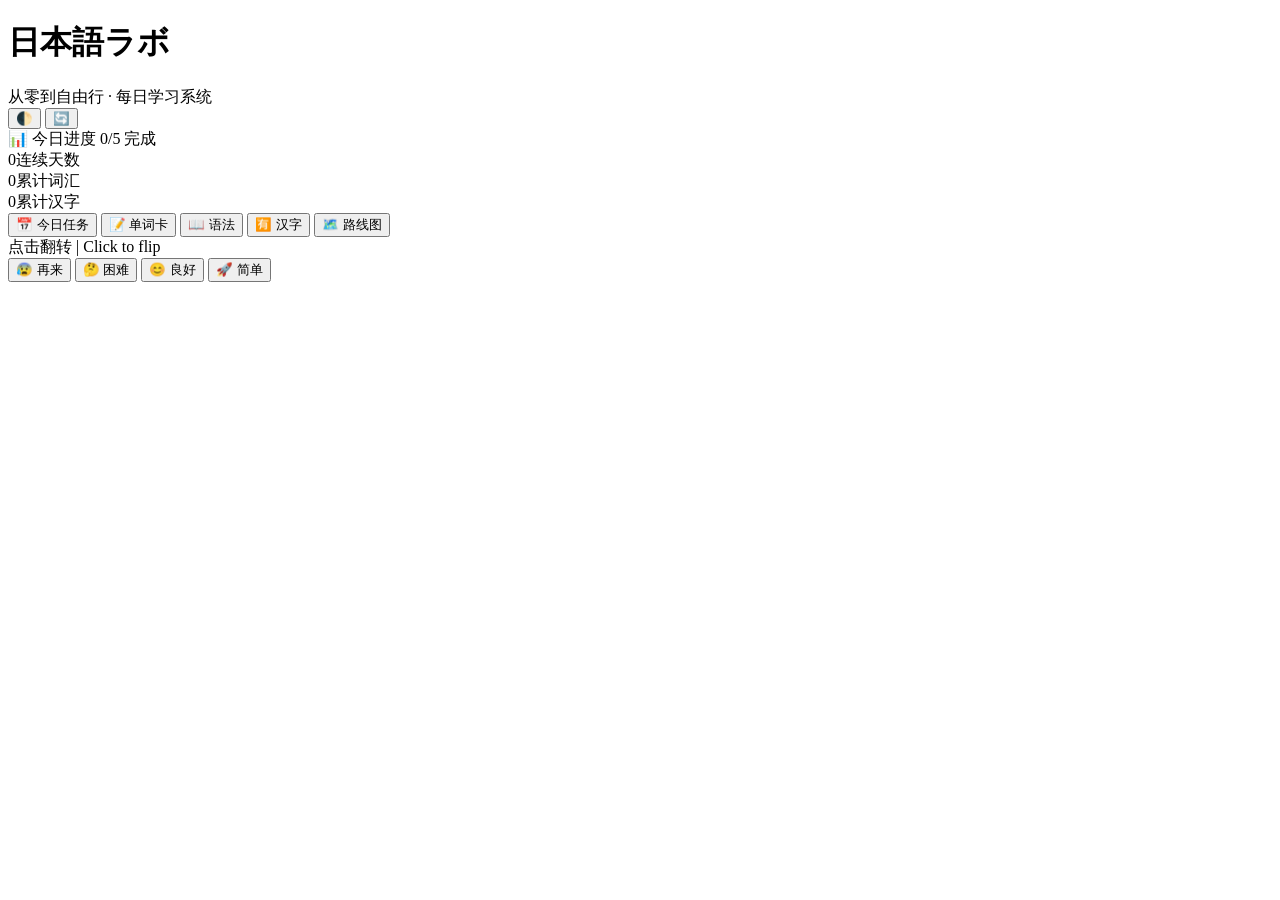
==== index.html @ 752999c8 "Add/update index.html" ====
<!DOCTYPE html>
<html lang="zh-CN">
<head>
<meta charset="UTF-8">
<meta name="viewport" content="width=device-width, initial-scale=1.0, user-scalable=yes">
<title>日本語ラボ - 日语学习平台</title>
<link rel="stylesheet" href="style.css">
<link rel="icon" href="data:image/svg+xml,<svg xmlns='http://www.w3.org/2000/svg' viewBox='0 0 100 100'><text y='.9em' font-size='90'>🇯🇵</text></svg>">
</head>
<body>
<div id="app">

<!-- HEADER -->
<header>
  <div class="header-inner">
    <h1>日本語ラボ</h1>
    <span class="subtitle">从零到自由行 · 每日学习系统</span>
  </div>
  <div class="header-actions">
    <button id="themeToggle" title="切换主题">🌓</button>
    <button id="resetBtn" title="重置进度">🔄</button>
  </div>
</header>

<!-- PROGRESS BAR -->
<section class="progress-section">
  <div class="progress-header">
    <span>📊 今日进度</span>
    <span id="progressText">0/5 完成</span>
  </div>
  <div class="progress-bar"><div class="progress-fill" id="progressFill"></div></div>
  <div class="stats-row">
    <div class="stat"><span class="stat-num" id="statStreak">0</span><span class="stat-label">连续天数</span></div>
    <div class="stat"><span class="stat-num" id="statWords">0</span><span class="stat-label">累计词汇</span></div>
    <div class="stat"><span class="stat-num" id="statKanji">0</span><span class="stat-label">累计汉字</span></div>
  </div>
</section>

<!-- TAB NAV -->
<nav class="tabs" id="tabNav">
  <button class="tab active" data-tab="today">📅 今日任务</button>
  <button class="tab" data-tab="vocab">📝 单词卡</button>
  <button class="tab" data-tab="grammar">📖 语法</button>
  <button class="tab" data-tab="kanji">🈶 汉字</button>
  <button class="tab" data-tab="roadmap">🗺️ 路线图</button>
</nav>

<!-- TAB CONTENT -->
<main id="tabContent"></main>

<!-- FLASHCARD MODAL -->
<div class="modal" id="flashcardModal">
  <div class="modal-backdrop"></div>
  <div class="modal-card" id="flashcard">
    <div class="card-front" id="cardFront"></div>
    <div class="card-back" id="cardBack"></div>
    <div class="card-hint" id="cardHint">点击翻转 | Click to flip</div>
  </div>
  <div class="card-actions">
    <button class="btn-again" data-grade="1">😰 再来</button>
    <button class="btn-hard" data-grade="2">🤔 困难</button>
    <button class="btn-good" data-grade="3">😊 良好</button>
    <button class="btn-easy" data-grade="4">🚀 简单</button>
  </div>
  <div class="card-progress" id="cardProgress"></div>
</div>

<!-- TOAST -->
<div class="toast" id="toast"></div>

</div>

<script src="data.js"></script>
<script src="app.js"></script>
</body>
</html>
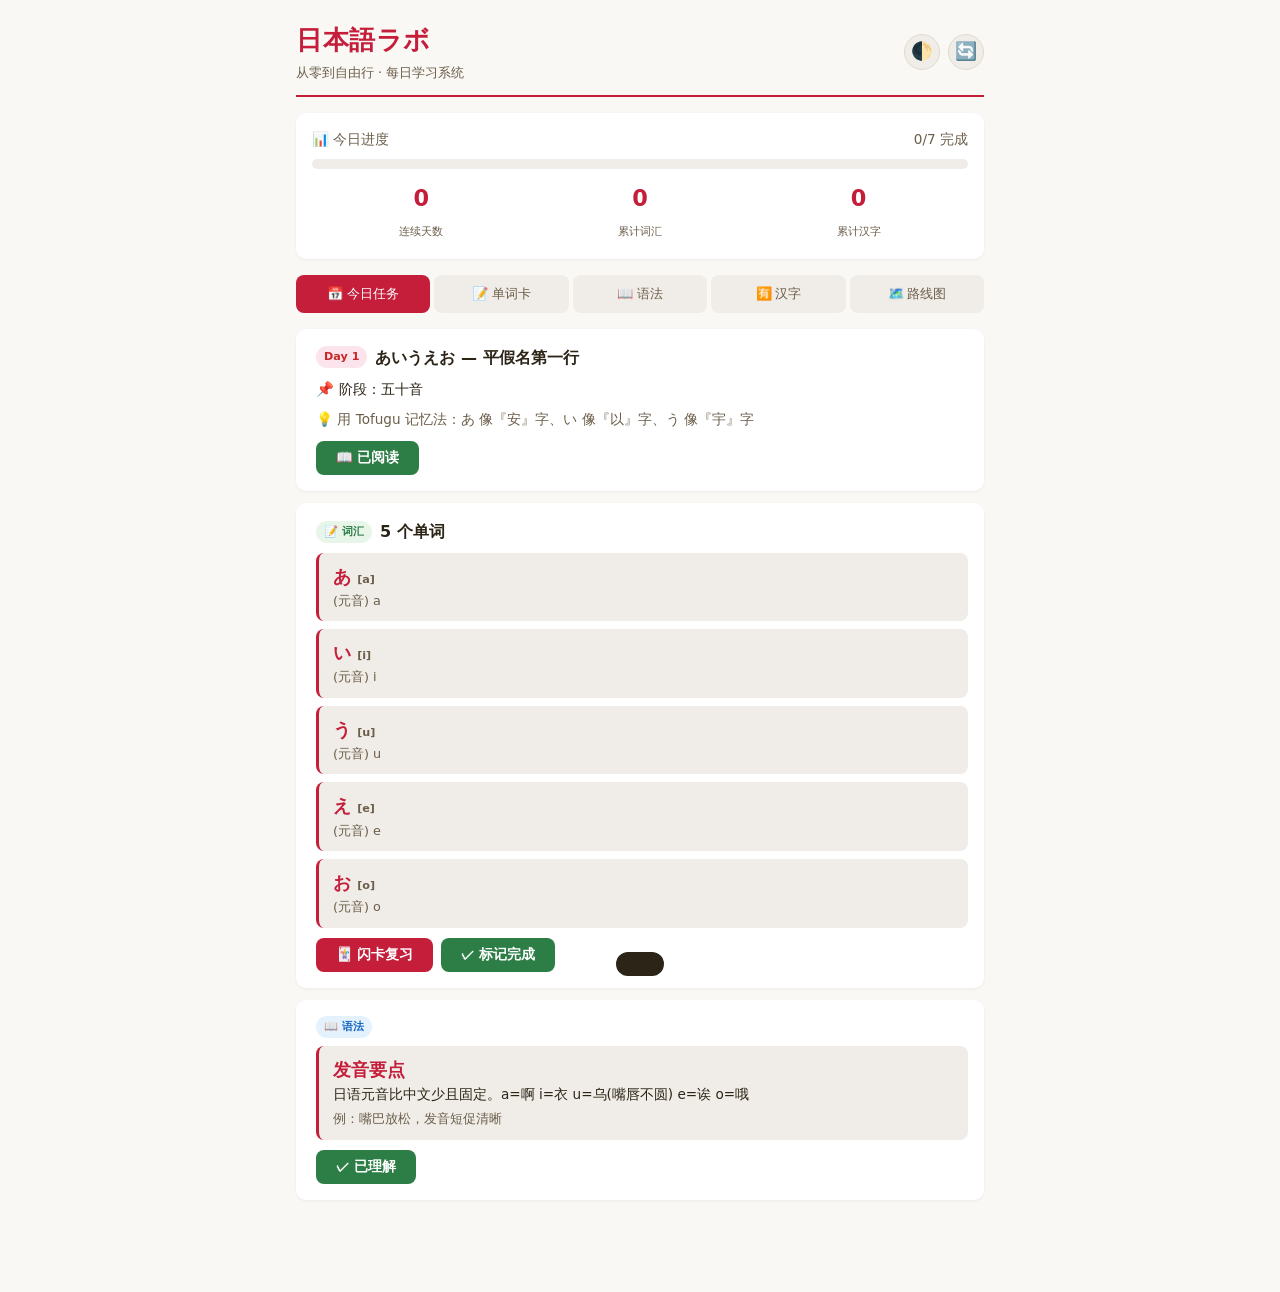
==== commit e3deaac9: "v1.1 fix: flashcard SRS rating + 3D flip + keyboard shortcuts" ====
--- a/index.html
+++ b/index.html
@@ -52,11 +52,13 @@
 <div class="modal" id="flashcardModal">
   <div class="modal-backdrop"></div>
   <div class="modal-card" id="flashcard">
-    <div class="card-front" id="cardFront"></div>
-    <div class="card-back" id="cardBack"></div>
-    <div class="card-hint" id="cardHint">点击翻转 | Click to flip</div>
+    <div class="card-inner">
+      <div class="card-front" id="cardFront"></div>
+      <div class="card-back" id="cardBack"></div>
+    </div>
   </div>
-  <div class="card-actions">
+  <div class="card-hint" id="cardHint">🖱 点击翻卡 | 按键 1-4 评分 | Esc 关闭</div>
+  <div class="card-actions" id="cardActions">
     <button class="btn-again" data-grade="1">😰 再来</button>
     <button class="btn-hard" data-grade="2">🤔 困难</button>
     <button class="btn-good" data-grade="3">😊 良好</button>
--- a/style.css
+++ b/style.css
@@ -0,0 +1,173 @@
+/* === RESET & BASE === */
+*,*::before,*::after{box-sizing:border-box;margin:0;padding:0}
+:root{
+  --bg:#faf8f5;--bg2:#f0ede8;--card:#fff;--text:#2c2416;--text2:#6b5e4a;
+  --accent:#c41e3a;--accent2:#b81830;--green:#2d7d46;--border:#e0d8cc;
+  --shadow:0 1px 3px rgba(0,0,0,.06);--radius:10px;--font:system-ui,-apple-system,sans-serif;
+}
+.dark{
+  --bg:#1a1814;--bg2:#25221c;--card:#2d2a22;--text:#e8e0d0;--text2:#a09888;
+  --accent:#ff4d5a;--accent2:#e04450;--green:#4caf6e;--border:#3d382e;
+  --shadow:0 1px 3px rgba(0,0,0,.3);
+}
+body{font-family:var(--font);background:var(--bg);color:var(--text);line-height:1.6;min-height:100vh}
+#app{max-width:720px;margin:0 auto;padding:0 16px 80px}
+
+/* === HEADER === */
+header{
+  display:flex;justify-content:space-between;align-items:center;
+  padding:20px 0 12px;border-bottom:2px solid var(--accent);margin-bottom:16px
+}
+.header-inner h1{font-size:1.6rem;letter-spacing:.02em;color:var(--accent)}
+.subtitle{font-size:.8rem;color:var(--text2);display:block;margin-top:2px}
+.header-actions{display:flex;gap:8px}
+.header-actions button{
+  background:var(--bg2);border:1px solid var(--border);color:var(--text);
+  width:36px;height:36px;border-radius:50%;cursor:pointer;font-size:1.1rem;
+  display:flex;align-items:center;justify-content:center;transition:.15s
+}
+.header-actions button:hover{background:var(--border)}
+
+/* === PROGRESS === */
+.progress-section{background:var(--card);border-radius:var(--radius);padding:16px;box-shadow:var(--shadow);margin-bottom:16px}
+.progress-header{display:flex;justify-content:space-between;font-size:.85rem;margin-bottom:8px;color:var(--text2)}
+.progress-bar{background:var(--bg2);height:10px;border-radius:5px;overflow:hidden;margin-bottom:12px}
+.progress-fill{background:var(--green);height:100%;border-radius:5px;transition:width .4s ease;width:0%}
+.stats-row{display:flex;justify-content:space-around;text-align:center}
+.stat-num{font-size:1.4rem;font-weight:700;color:var(--accent);display:block}
+.stat-label{font-size:.7rem;color:var(--text2)}
+
+/* === TABS === */
+.tabs{display:flex;gap:4px;margin-bottom:16px;overflow-x:auto;-webkit-overflow-scrolling:touch}
+.tab{
+  flex:1;min-width:fit-content;padding:10px 12px;border:none;background:var(--bg2);
+  color:var(--text2);font-size:.82rem;border-radius:8px;cursor:pointer;
+  white-space:nowrap;transition:.15s;font-weight:500
+}
+.tab.active{background:var(--accent);color:#fff}
+.tab:hover:not(.active){background:var(--border)}
+
+/* === LESSON CARDS === */
+.lesson-card{
+  background:var(--card);border-radius:var(--radius);padding:16px;
+  box-shadow:var(--shadow);margin-bottom:12px;border-left:4px solid transparent;
+  transition:.2s
+}
+.lesson-card.completed{border-left-color:var(--green);opacity:.75}
+.lesson-card h3{font-size:1rem;margin-bottom:6px;display:flex;align-items:center;gap:8px}
+.lesson-card .badge{
+  font-size:.7rem;padding:2px 8px;border-radius:12px;font-weight:600
+}
+.badge-vocab{background:#e8f5e9;color:#2d7d46}.dark .badge-vocab{background:#1b3a1e;color:#4caf6e}
+.badge-grammar{background:#e3f2fd;color:#1565c0}.dark .badge-grammar{background:#1a2d40;color:#64b5f6}
+.badge-kanji{background:#fff3e0;color:#e65100}.dark .badge-kanji{background:#3d2000;color:#ff9800}
+.badge-review{background:#fce4ec;color:#c62828}.dark .badge-review{background:#3d0010;color:#ef5350}
+
+.lesson-card .content{margin:8px 0;font-size:.9rem}
+.lesson-card .example{
+  background:var(--bg2);padding:10px 14px;border-radius:8px;font-size:.88rem;
+  margin:8px 0;border-left:3px solid var(--accent)
+}
+.lesson-card .jp{font-size:1.1rem;color:var(--accent);font-weight:600}
+.lesson-card .jp ruby{font-size:.85rem}
+.lesson-card .jp rt{font-size:.55rem;color:var(--text2)}
+
+.lesson-card .actions{display:flex;gap:8px;margin-top:10px}
+.btn{
+  padding:8px 20px;border:none;border-radius:8px;cursor:pointer;
+  font-size:.85rem;font-weight:600;transition:.15s
+}
+.btn-done{background:var(--green);color:#fff}
+.btn-done:hover{opacity:.9}
+.btn-review{background:var(--accent);color:#fff}
+.btn-review:hover{background:var(--accent2)}
+.btn-outline{background:transparent;border:2px solid var(--accent);color:var(--accent)}
+.btn-outline:hover{background:var(--accent);color:#fff}
+
+/* === FLASHCARD MODAL === */
+.modal{display:none;position:fixed;inset:0;z-index:100}
+.modal.active{display:flex;flex-direction:column;align-items:center;justify-content:center}
+.modal-backdrop{position:absolute;inset:0;background:rgba(0,0,0,.6)}
+.modal-card{
+  position:relative;z-index:1;width:min(90vw,400px);height:260px;
+  perspective:800px;cursor:pointer;margin-bottom:16px
+}
+.modal-card.flipped .card-inner{transform:rotateY(180deg)}
+.card-inner{
+  position:relative;width:100%;height:100%;transition:transform .5s;
+  transform-style:preserve-3d
+}
+.card-front,.card-back{
+  position:absolute;inset:0;backface-visibility:hidden;
+  display:flex;flex-direction:column;align-items:center;justify-content:center;
+  padding:24px;border-radius:var(--radius);background:var(--card);
+  box-shadow:0 8px 30px rgba(0,0,0,.15);font-size:2rem;text-align:center
+}
+.card-back{transform:rotateY(180deg);font-size:1.3rem}
+.card-jp{font-size:2.5rem;color:var(--accent);margin-bottom:8px}
+.card-reading{font-size:1rem;color:var(--text2);margin-bottom:4px}
+.card-meaning{font-size:1.4rem;color:var(--text);margin-top:8px}
+.card-hint{
+  position:relative;z-index:1;color:#fff;font-size:.8rem;
+  text-align:center;opacity:.7
+}
+.card-actions{
+  position:relative;z-index:1;display:flex;gap:8px;flex-wrap:wrap;justify-content:center
+}
+.card-actions button{
+  padding:10px 18px;border:none;border-radius:8px;cursor:pointer;
+  font-size:.85rem;font-weight:600;color:#fff;transition:.15s;min-width:70px
+}
+.btn-again{background:#e53935}.btn-again:hover{background:#c62828}
+.btn-hard{background:#fb8c00}.btn-hard:hover{background:#ef6c00}
+.btn-good{background:#43a047}.btn-good:hover{background:#2e7d32}
+.btn-easy{background:#1e88e5}.btn-easy:hover{background:#1565c0}
+.card-progress{position:relative;z-index:1;color:#fff;font-size:.8rem;margin-top:8px;text-align:center}
+
+/* === GRAMMAR / KANJI CARDS === */
+.grammar-card,.kanji-card{
+  background:var(--card);border-radius:var(--radius);padding:16px;
+  box-shadow:var(--shadow);margin-bottom:12px
+}
+.grammar-card .pattern{font-size:1.2rem;color:var(--accent);font-weight:700;margin-bottom:6px}
+.grammar-card .desc{font-size:.9rem;color:var(--text);margin-bottom:8px}
+.grammar-card .ex{background:var(--bg2);padding:8px 12px;border-radius:6px;font-size:.85rem}
+.kanji-grid{display:grid;grid-template-columns:repeat(auto-fill,minmax(100px,1fr));gap:8px}
+.kanji-cell{
+  background:var(--card);border-radius:8px;padding:10px;text-align:center;
+  box-shadow:var(--shadow);cursor:pointer;transition:.15s
+}
+.kanji-cell:hover{transform:translateY(-2px);box-shadow:0 4px 12px rgba(0,0,0,.1)}
+.kanji-cell .kchar{font-size:2rem;color:var(--accent)}
+.kanji-cell .kmeaning{font-size:.7rem;color:var(--text2);margin-top:4px}
+
+/* === ROADMAP === */
+.roadmap-phase{
+  background:var(--card);border-radius:var(--radius);padding:16px;
+  box-shadow:var(--shadow);margin-bottom:12px
+}
+.roadmap-phase h3{font-size:1rem;color:var(--accent);margin-bottom:8px}
+.roadmap-phase .meta{font-size:.75rem;color:var(--text2);margin-bottom:8px}
+.roadmap-phase ul{padding-left:20px;font-size:.85rem;color:var(--text)}
+.roadmap-phase li{margin-bottom:4px}
+.phase-current{border:2px solid var(--accent)}
+
+/* === TOAST === */
+.toast{
+  position:fixed;bottom:24px;left:50%;transform:translateX(-50%) translateY(100px);
+  background:var(--text);color:var(--bg);padding:12px 24px;border-radius:20px;
+  font-size:.85rem;font-weight:600;z-index:200;transition:transform .3s ease;
+  white-space:nowrap
+}
+.toast.show{transform:translateX(-50%) translateY(0)}
+
+/* === RESPONSIVE === */
+@media(max-width:480px){
+  .tab{font-size:.75rem;padding:8px 10px}
+  .card-jp{font-size:2rem}
+  .modal-card{height:220px}
+  .kanji-grid{grid-template-columns:repeat(3,1fr)}
+}
+
+/* === PRINT HIDDEN for no-js fallback === */
+.no-js-msg{display:none}
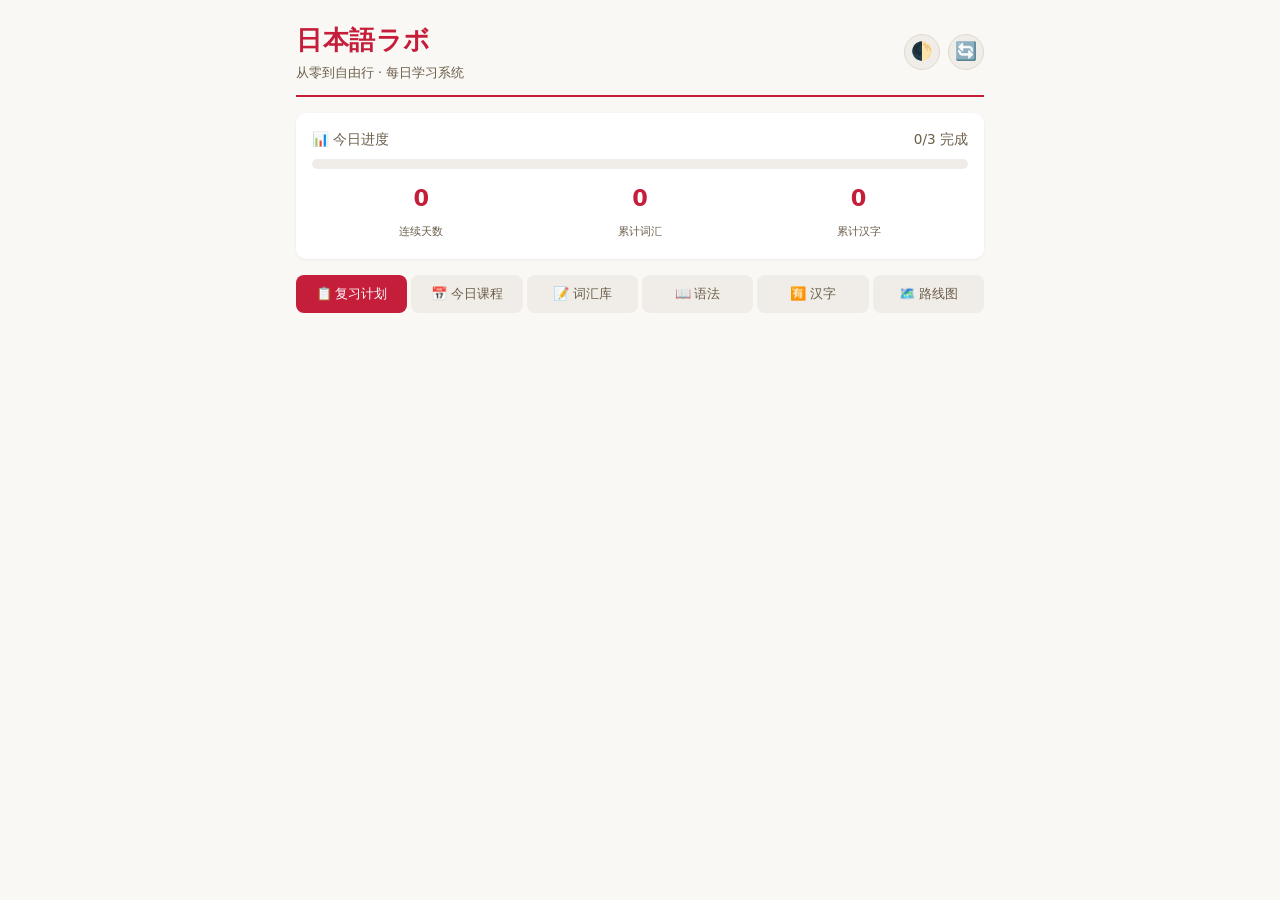
==== commit 7d155e8a: "v2.0: SRS engine + study plan + 182-card unified deck" ====
--- a/index.html
+++ b/index.html
@@ -38,8 +38,9 @@
 
 <!-- TAB NAV -->
 <nav class="tabs" id="tabNav">
-  <button class="tab active" data-tab="today">📅 今日任务</button>
-  <button class="tab" data-tab="vocab">📝 单词卡</button>
+  <button class="tab active" data-tab="plan">📋 复习计划</button>
+  <button class="tab" data-tab="today">📅 今日课程</button>
+  <button class="tab" data-tab="vocab">📝 词汇库</button>
   <button class="tab" data-tab="grammar">📖 语法</button>
   <button class="tab" data-tab="kanji">🈶 汉字</button>
   <button class="tab" data-tab="roadmap">🗺️ 路线图</button>
--- a/style.css
+++ b/style.css
@@ -93,6 +93,10 @@
   perspective:800px;cursor:pointer;margin-bottom:16px
 }
 .modal-card.flipped .card-inner{transform:rotateY(180deg)}
+.modal-card{
+  background:transparent;box-shadow:none;
+  perspective:800px;cursor:pointer;
+}
 .card-inner{
   position:relative;width:100%;height:100%;transition:transform .5s;
   transform-style:preserve-3d
@@ -101,12 +105,14 @@
   position:absolute;inset:0;backface-visibility:hidden;
   display:flex;flex-direction:column;align-items:center;justify-content:center;
   padding:24px;border-radius:var(--radius);background:var(--card);
-  box-shadow:0 8px 30px rgba(0,0,0,.15);font-size:2rem;text-align:center
+  box-shadow:0 8px 30px rgba(0,0,0,.15);font-size:2rem;text-align:center;
+  overflow:hidden
 }
 .card-back{transform:rotateY(180deg);font-size:1.3rem}
 .card-jp{font-size:2.5rem;color:var(--accent);margin-bottom:8px}
 .card-reading{font-size:1rem;color:var(--text2);margin-bottom:4px}
 .card-meaning{font-size:1.4rem;color:var(--text);margin-top:8px}
+.card-type{font-size:.8rem;color:var(--text2);margin-top:4px;opacity:.7}
 .card-hint{
   position:relative;z-index:1;color:#fff;font-size:.8rem;
   text-align:center;opacity:.7
